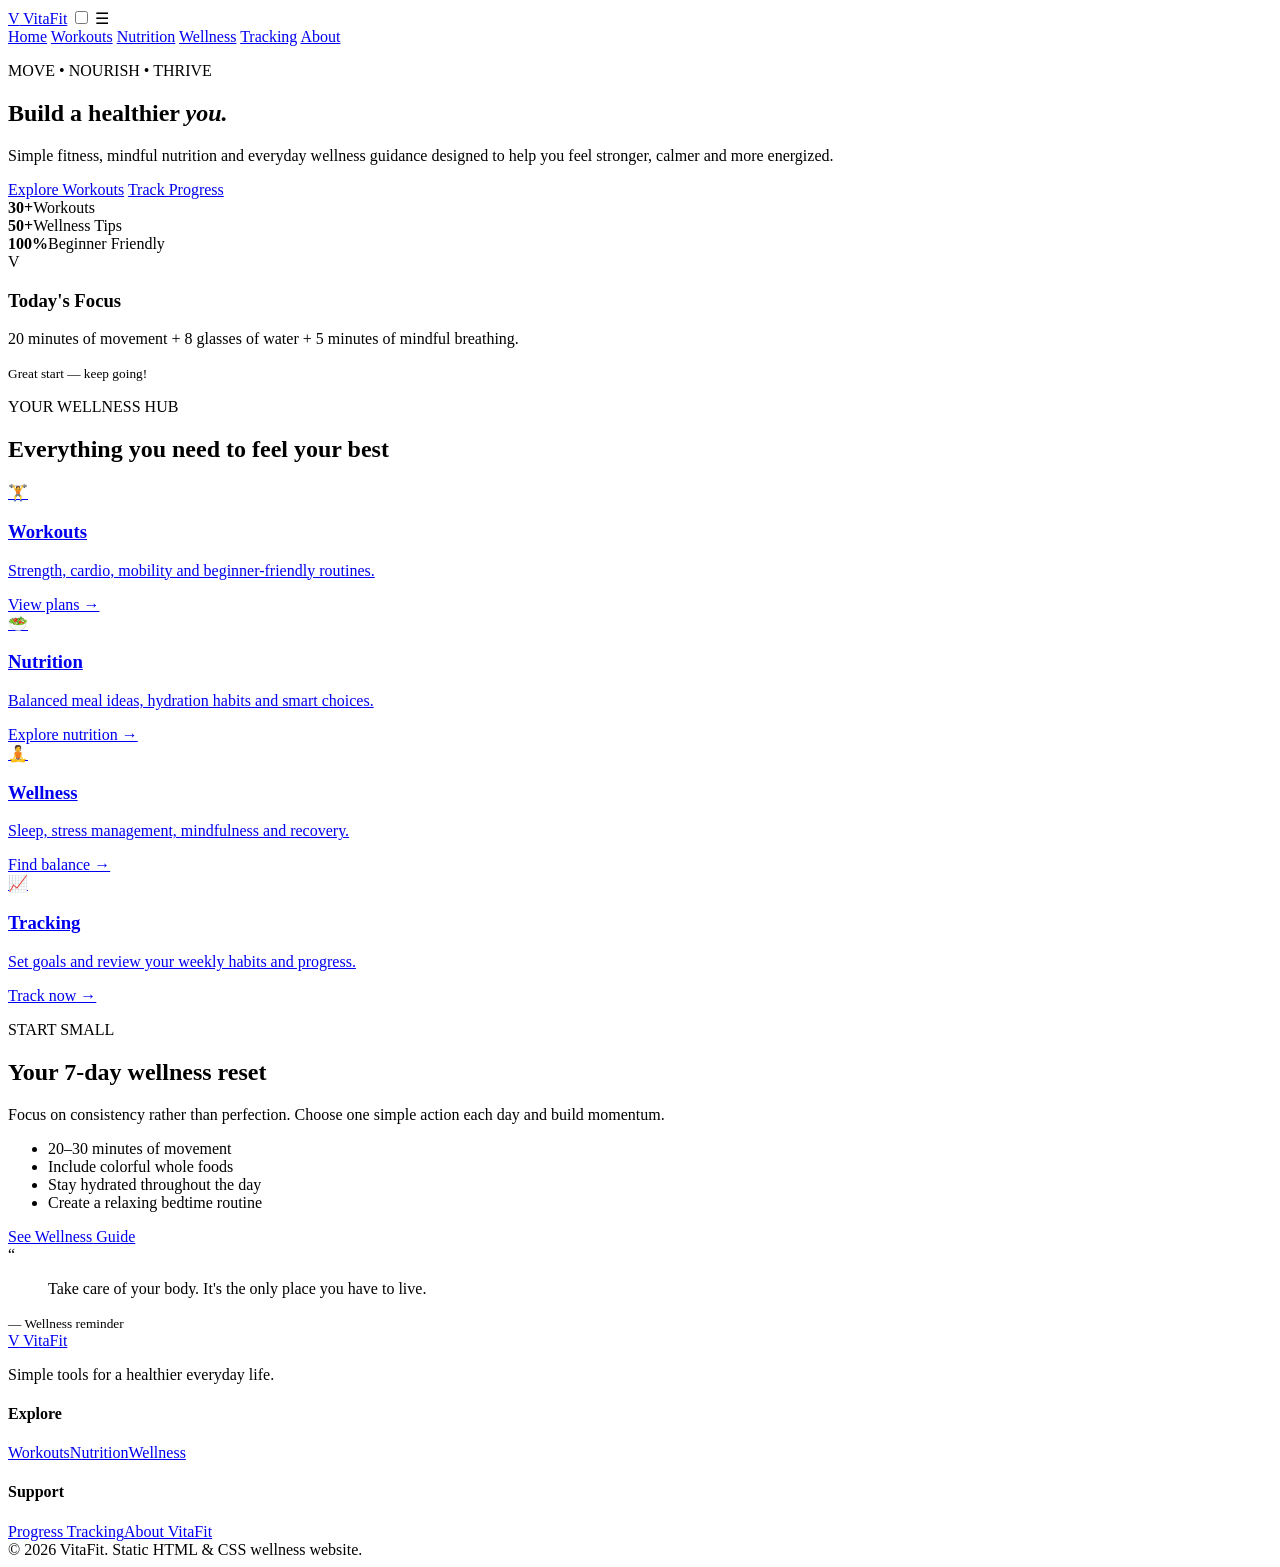
==== index.html @ 7de96c57 "Website done" ====
<!DOCTYPE html>
<html lang="en">
<head>
  <meta charset="UTF-8">
  <meta name="viewport" content="width=device-width, initial-scale=1.0">
  <title>VitaFit | Fitness & Wellness</title>
  <link rel="stylesheet" href="css/style.css">
</head>
<body>
<header class="header">
  <div class="container nav">
    <a class="logo" href="index.html"><span>V</span> VitaFit</a>
    <input type="checkbox" id="menu">
    <label for="menu" class="menu-btn">☰</label>
    <nav>
      <a class="active" href="index.html">Home</a>
      <a href="workouts.html">Workouts</a>
      <a href="nutrition.html">Nutrition</a>
      <a href="wellness.html">Wellness</a>
      <a href="tracking.html">Tracking</a>
      <a href="about.html">About</a>
    </nav>
  </div>
</header>

<main>
<section class="hero">
  <div class="container hero-grid">
    <div>
      <p class="eyebrow">MOVE • NOURISH • THRIVE</p>
      <h1>Build a healthier <em>you.</em></h1>
      <p class="lead">Simple fitness, mindful nutrition and everyday wellness guidance designed to help you feel stronger, calmer and more energized.</p>
      <div class="actions">
        <a class="btn" href="workouts.html">Explore Workouts</a>
        <a class="btn secondary" href="tracking.html">Track Progress</a>
      </div>
      <div class="mini-stats">
        <div><strong>30+</strong><span>Workouts</span></div>
        <div><strong>50+</strong><span>Wellness Tips</span></div>
        <div><strong>100%</strong><span>Beginner Friendly</span></div>
      </div>
    </div>
    <div class="hero-card">
      <div class="circle">V</div>
      <h3>Today's Focus</h3>
      <p>20 minutes of movement + 8 glasses of water + 5 minutes of mindful breathing.</p>
      <div class="progress"><span></span></div>
      <small>Great start — keep going!</small>
    </div>
  </div>
</section>

<section class="section">
  <div class="container">
    <div class="section-head"><div><p class="eyebrow">YOUR WELLNESS HUB</p><h2>Everything you need to feel your best</h2></div></div>
    <div class="cards four">
      <a class="feature-card" href="workouts.html"><div class="icon">🏋️</div><h3>Workouts</h3><p>Strength, cardio, mobility and beginner-friendly routines.</p><span>View plans →</span></a>
      <a class="feature-card" href="nutrition.html"><div class="icon">🥗</div><h3>Nutrition</h3><p>Balanced meal ideas, hydration habits and smart choices.</p><span>Explore nutrition →</span></a>
      <a class="feature-card" href="wellness.html"><div class="icon">🧘</div><h3>Wellness</h3><p>Sleep, stress management, mindfulness and recovery.</p><span>Find balance →</span></a>
      <a class="feature-card" href="tracking.html"><div class="icon">📈</div><h3>Tracking</h3><p>Set goals and review your weekly habits and progress.</p><span>Track now →</span></a>
    </div>
  </div>
</section>

<section class="section soft">
  <div class="container split">
    <div>
      <p class="eyebrow">START SMALL</p>
      <h2>Your 7-day wellness reset</h2>
      <p>Focus on consistency rather than perfection. Choose one simple action each day and build momentum.</p>
      <ul class="check-list">
        <li>20–30 minutes of movement</li>
        <li>Include colorful whole foods</li>
        <li>Stay hydrated throughout the day</li>
        <li>Create a relaxing bedtime routine</li>
      </ul>
      <a class="btn" href="wellness.html">See Wellness Guide</a>
    </div>
    <div class="quote-card"><span>“</span><blockquote>Take care of your body. It's the only place you have to live.</blockquote><small>— Wellness reminder</small></div>
  </div>
</section>
</main>

<footer class="footer"><div class="container footer-grid"><div><a class="logo" href="index.html"><span>V</span> VitaFit</a><p>Simple tools for a healthier everyday life.</p></div><div><h4>Explore</h4><a href="workouts.html">Workouts</a><a href="nutrition.html">Nutrition</a><a href="wellness.html">Wellness</a></div><div><h4>Support</h4><a href="tracking.html">Progress Tracking</a><a href="about.html">About VitaFit</a></div></div><div class="container copyright">© 2026 VitaFit. Static HTML & CSS wellness website.</div></footer>
</body>
</html>
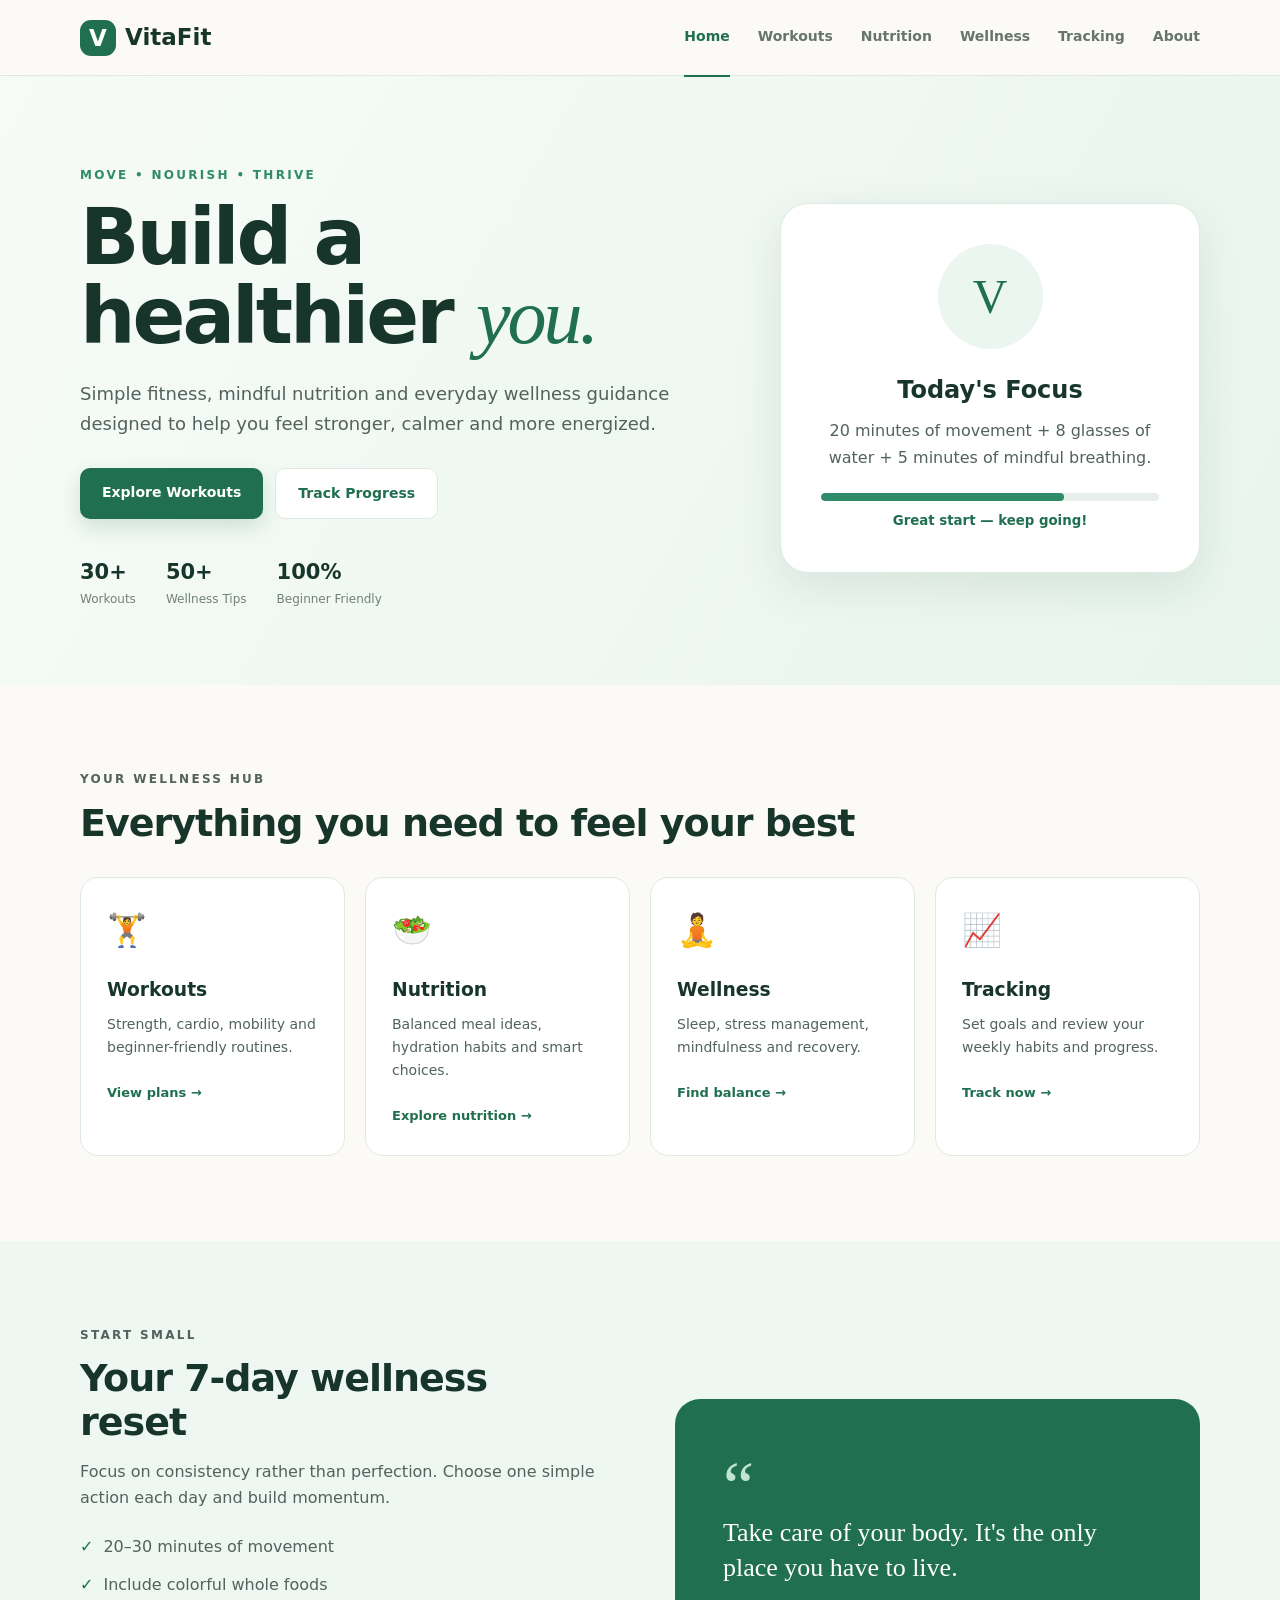
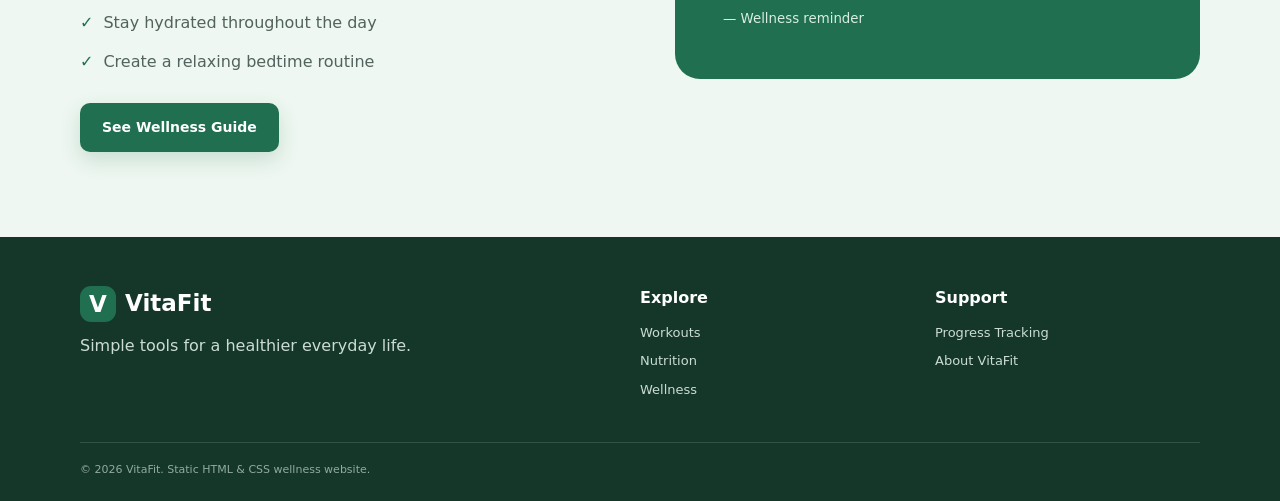
==== commit 282043a6: "Fix stylesheet link in index.htmlweb done" ====
--- a/index.html
+++ b/index.html
@@ -4,7 +4,7 @@
   <meta charset="UTF-8">
   <meta name="viewport" content="width=device-width, initial-scale=1.0">
   <title>VitaFit | Fitness & Wellness</title>
-  <link rel="stylesheet" href="css/style.css">
+  <link rel="stylesheet" href="style.css">
 </head>
 <body>
 <header class="header">
@@ -83,4 +83,4 @@
 
 <footer class="footer"><div class="container footer-grid"><div><a class="logo" href="index.html"><span>V</span> VitaFit</a><p>Simple tools for a healthier everyday life.</p></div><div><h4>Explore</h4><a href="workouts.html">Workouts</a><a href="nutrition.html">Nutrition</a><a href="wellness.html">Wellness</a></div><div><h4>Support</h4><a href="tracking.html">Progress Tracking</a><a href="about.html">About VitaFit</a></div></div><div class="container copyright">© 2026 VitaFit. Static HTML & CSS wellness website.</div></footer>
 </body>
-</html>+</html>
--- a/style.css
+++ b/style.css
@@ -0,0 +1,17 @@
+:root{--green:#1f6f50;--green2:#2f8b68;--mint:#eaf6ef;--cream:#fbfaf6;--dark:#17352a;--text:#52625c;--line:#dfe9e3;--white:#fff;--shadow:0 15px 45px rgba(27,69,52,.10)}
+*{box-sizing:border-box;margin:0;padding:0}html{scroll-behavior:smooth}body{font-family:Inter,ui-sans-serif,system-ui,-apple-system,BlinkMacSystemFont,"Segoe UI",sans-serif;background:var(--cream);color:var(--dark);line-height:1.65}a{text-decoration:none;color:inherit}.container{width:min(1120px,92%);margin:auto}
+.header{height:76px;background:rgba(251,250,246,.96);border-bottom:1px solid var(--line);position:sticky;top:0;z-index:10;backdrop-filter:blur(10px)}.nav{height:100%;display:flex;align-items:center;justify-content:space-between}.logo{font-size:23px;font-weight:800;display:flex;align-items:center;gap:9px}.logo span{display:grid;place-items:center;width:36px;height:36px;border-radius:11px;background:var(--green);color:white}nav{display:flex;gap:28px;color:#66746e;font-weight:600;font-size:14px}nav a{padding:27px 0;border-bottom:2px solid transparent}nav a:hover,nav .active{color:var(--green);border-color:var(--green)}#menu,.menu-btn{display:none}
+.hero{padding:90px 0 75px;background:linear-gradient(120deg,#f7fbf7,#e8f5ed)}.hero-grid{display:grid;grid-template-columns:1.2fr .8fr;gap:70px;align-items:center}.eyebrow{font-size:12px;letter-spacing:2.3px;color:var(--green2);font-weight:800;margin-bottom:12px}.hero h1{font-size:clamp(48px,7vw,78px);line-height:1.02;letter-spacing:-3px;margin-bottom:22px}.hero h1 em{font-family:Georgia,serif;color:var(--green);font-weight:500}.lead{font-size:18px;color:var(--text);max-width:650px}.actions{display:flex;gap:12px;margin:30px 0}.btn{display:inline-block;background:var(--green);color:#fff;padding:13px 22px;border-radius:10px;font-weight:750;font-size:14px;box-shadow:0 8px 20px rgba(31,111,80,.18)}.btn:hover{background:#185c42;transform:translateY(-1px)}.btn.secondary{background:#fff;color:var(--green);border:1px solid var(--line);box-shadow:none}.mini-stats{display:flex;gap:30px;margin-top:36px}.mini-stats div{display:flex;flex-direction:column}.mini-stats strong{font-size:21px}.mini-stats span{font-size:12px;color:#718079}
+.hero-card{background:#fff;border:1px solid var(--line);padding:40px;border-radius:28px;box-shadow:var(--shadow);text-align:center}.circle{margin:auto auto 22px;width:105px;height:105px;border-radius:50%;display:grid;place-items:center;background:var(--mint);color:var(--green);font-size:48px;font-family:Georgia,serif}.hero-card h3{font-size:24px}.hero-card p{color:var(--text);margin:8px 0 22px}.progress,.bar{height:8px;background:#e8eee9;border-radius:20px;overflow:hidden}.progress span,.bar i{display:block;height:100%;background:var(--green2);border-radius:20px}.progress span{width:72%}.hero-card small{display:block;margin-top:9px;color:var(--green);font-weight:700}
+.section{padding:85px 0}.soft{background:#eef7f1}.section-head{margin-bottom:32px}.section h2{font-size:38px;line-height:1.15;letter-spacing:-1px;margin-bottom:14px}.section p{color:var(--text)}.cards{display:grid;gap:20px}.cards.four{grid-template-columns:repeat(4,1fr)}.cards.three{grid-template-columns:repeat(3,1fr)}
+.feature-card,.well-card,.nutrition-card{background:#fff;border:1px solid var(--line);border-radius:18px;padding:26px;transition:.2s}.feature-card:hover,.workout-card:hover,.well-card:hover,.nutrition-card:hover{transform:translateY(-4px);box-shadow:var(--shadow)}.icon{font-size:32px;margin-bottom:18px}.feature-card h3,.well-card h3,.nutrition-card h3{margin-bottom:7px}.feature-card p,.well-card p,.nutrition-card p{font-size:14px;margin-bottom:20px}.feature-card span,.text-link{color:var(--green);font-weight:800;font-size:13px}
+.split{display:grid;grid-template-columns:1fr 1fr;gap:70px;align-items:center}.check-list{list-style:none;margin:22px 0 28px}.check-list li{margin:12px 0;color:var(--text)}.check-list li:before{content:"✓";color:var(--green);font-weight:900;margin-right:10px}.quote-card{background:var(--green);color:#fff;border-radius:25px;padding:48px}.quote-card span{font:70px Georgia;color:#bfe5d0}.quote-card blockquote{font:26px Georgia;line-height:1.35;margin:-12px 0 20px}.quote-card small{color:#d8eee2}
+.page-hero{padding:70px 0;background:#eaf6ef;border-bottom:1px solid var(--line)}.page-hero h1{font-size:52px;letter-spacing:-2px;line-height:1.1;margin-bottom:12px}.page-hero p:not(.eyebrow){max-width:680px;font-size:17px}
+.workout-card{background:#fff;border:1px solid var(--line);border-radius:18px;overflow:hidden;transition:.2s}.workout-img{height:175px;display:grid;place-items:center;font-weight:900;letter-spacing:3px;font-size:18px}.strength{background:linear-gradient(135deg,#dcefe4,#a9d8bf)}.cardio{background:linear-gradient(135deg,#f7ead3,#e9c99b)}.mobility{background:linear-gradient(135deg,#e5e0f5,#c7bde5)}.card-body{padding:23px}.tag{display:inline-block;background:var(--mint);color:var(--green);padding:4px 9px;border-radius:20px;font-size:11px;font-weight:800}.card-body h3{margin:10px 0 5px}.card-body p{font-size:14px;margin-bottom:17px}.meta{display:flex;gap:20px;font-size:12px;color:#718079;margin-bottom:18px}.table-card{margin-top:35px;background:#fff;border:1px solid var(--line);border-radius:18px;padding:28px}.schedule{display:grid;grid-template-columns:repeat(7,1fr);margin-top:20px;border:1px solid var(--line);border-radius:12px;overflow:hidden}.schedule div{text-align:center;padding:17px 8px;border-right:1px solid var(--line)}.schedule div:last-child{border:0}.schedule b,.schedule span,.schedule small{display:block}.schedule b{font-size:11px;color:var(--green)}.schedule span{font-weight:750;margin:7px 0}.schedule small{font-size:10px;color:#829088}
+.food-icon{font-size:42px;margin-bottom:12px}.nutrition-tips{margin-top:70px}.plate{width:270px;height:270px;border-radius:50%;overflow:hidden;border:8px solid white;box-shadow:var(--shadow);margin-top:28px;display:grid;grid-template-columns:1fr 1fr;grid-template-rows:1fr 1fr}.plate div{display:grid;place-items:center;text-align:center;font-weight:800;font-size:12px;padding:10px}.veg{grid-row:span 2;background:#d8eedf}.protein{background:#f5dfd0}.grain{background:#f1e8bd}.tip-list{display:grid;gap:15px}.tip-list div{background:#fff;border:1px solid var(--line);padding:20px;border-radius:14px}.tip-list b{font-size:16px}.tip-list p{font-size:13px;margin-top:5px}
+.breathing{margin-top:70px;background:#fff;border:1px solid var(--line);border-radius:25px;padding:45px;display:grid;grid-template-columns:270px 1fr;gap:55px;align-items:center}.breath-circle{width:210px;height:210px;border-radius:50%;background:var(--mint);display:grid;place-items:center;margin:auto;color:var(--green);font-weight:900;letter-spacing:2px;box-shadow:0 0 0 20px #f4faf6,0 0 0 40px #edf7f1}
+.dashboard{display:grid;grid-template-columns:1fr 300px;gap:20px}.dash-main,.goals{background:#fff;border:1px solid var(--line);border-radius:20px;padding:28px}.dash-title{display:flex;justify-content:space-between;gap:20px;align-items:start}.dash-title h2{font-size:28px}.streak{background:#fff2d8;color:#95671e;padding:8px 12px;border-radius:20px;font-size:12px;font-weight:800}.metrics{display:grid;grid-template-columns:repeat(3,1fr);gap:20px;margin-top:25px}.metrics>div{border:1px solid var(--line);padding:18px;border-radius:12px}.metrics span{display:block;color:#738079;font-size:12px}.metrics strong{display:block;font-size:28px;margin:5px 0 12px}.week-grid{display:grid;grid-template-columns:repeat(7,1fr);gap:9px;margin-top:22px}.week-grid div{text-align:center;padding:12px 5px;border-radius:10px;background:#f2f6f3;color:#839089;font-size:12px;font-weight:700}.week-grid .done{background:var(--mint);color:var(--green)}.week-grid .today{border:2px solid var(--green);color:var(--green);background:white}.goals h3{margin-bottom:17px}.goals label{display:block;padding:13px 0;border-bottom:1px solid var(--line);font-size:13px;color:var(--text)}.goals input{accent-color:var(--green);margin-right:9px}.goals .btn{margin-top:20px;width:100%;text-align:center}.note{margin-top:18px;background:#f3f6f4;padding:15px;border-radius:10px;font-size:12px;color:#697870}
+.about-box{background:var(--green);color:#fff;border-radius:24px;padding:45px}.about-box p{color:#dcefe5}.big-v{font:100px Georgia;color:#bce2ce;line-height:1}.values{display:grid;grid-template-columns:repeat(3,1fr);gap:20px;margin-top:70px}.values div{padding:25px;border-top:3px solid var(--green);background:#fff;border-radius:0 0 15px 15px}.values b{color:var(--green);font-size:12px}.values h3{margin:8px 0}.values p{font-size:14px}
+.footer{background:#15372a;color:#cbdcd4;padding:48px 0 22px}.footer-grid{display:grid;grid-template-columns:2fr 1fr 1fr;gap:30px}.footer .logo{color:#fff;margin-bottom:10px}.footer h4{color:#fff;margin-bottom:10px}.footer a:not(.logo){display:block;font-size:13px;margin:7px 0;color:#cbdcd4}.copyright{border-top:1px solid #315347;margin-top:35px;padding-top:18px;font-size:11px;color:#92aaa0}
+@media(max-width:850px){nav{display:none}.menu-btn{display:block;font-size:25px;cursor:pointer}#menu:checked~nav{display:flex;position:absolute;top:76px;left:0;right:0;background:var(--cream);padding:15px 5%;flex-direction:column;gap:0;border-bottom:1px solid var(--line)}#menu:checked~nav a{padding:10px}.hero-grid,.split,.breathing{grid-template-columns:1fr}.cards.four{grid-template-columns:repeat(2,1fr)}.cards.three{grid-template-columns:1fr}.schedule{grid-template-columns:repeat(4,1fr)}.schedule div:nth-child(4){border-right:0}.dashboard{grid-template-columns:1fr}.footer-grid{grid-template-columns:1fr 1fr}.hero{padding-top:55px}.section{padding:60px 0}}
+@media(max-width:520px){.hero h1{font-size:45px;letter-spacing:-2px}.page-hero h1{font-size:40px}.cards.four,.metrics,.values{grid-template-columns:1fr}.mini-stats{gap:18px}.hero-card{padding:28px}.schedule{grid-template-columns:repeat(2,1fr)}.schedule div:nth-child(odd){border-right:1px solid var(--line)}.footer-grid{grid-template-columns:1fr}.breathing{padding:28px}.plate{width:220px;height:220px}.actions{flex-direction:column}}
